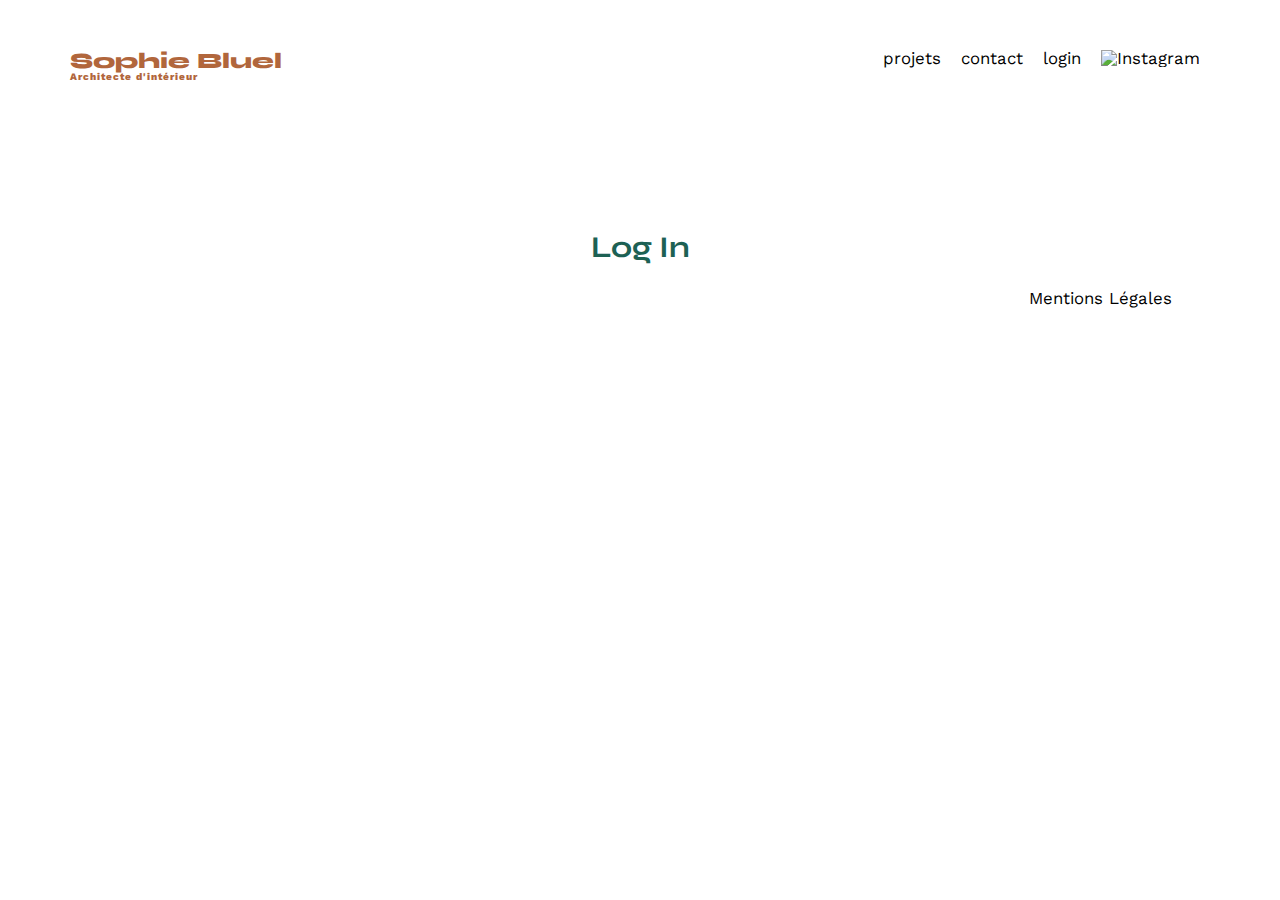
==== FrontEnd/login.html @ e888a5dd "'first commit" ====
<!DOCTYPE html>
<html lang="fr">
<head>
	<meta charset="UTF-8">
	<title>Sophie Bluel - Architecte d'intérieur</title>
	<meta name="viewport" content="width=device-width, initial-scale=1.0">
	<link rel="preconnect" href="https://fonts.googleapis.com">
	<link rel="preconnect" href="https://fonts.gstatic.com" crossorigin>
	<link href="https://fonts.googleapis.com/css2?family=Syne:wght@700;800&family=Work+Sans&display=swap" rel="stylesheet">
	<meta name="description" content="">
	<link rel="stylesheet" href="./assets/style.css">
</head>
<body>
    <header>
	    <h1>Sophie Bluel <span>Architecte d'intérieur</span></h1>
	    <nav>
		    <ul>
			    <li>projets</li>
			    <li>contact</li>
			    <li>login</li>
			    <li><img src="./assets/icons/instagram.png" alt="Instagram"></li>
		    </ul>
	    </nav>
    </header>
    <main>
        <h2 class="title-logIn">Log In</h2>
        
    </main>
    <footer>
	    <nav>
		    <ul>
			    <li>Mentions Légales</li>
		    </ul>
	    </nav>
    </footer>
<script src="./assets/javascript/works.js"></script>
</body>
</html>
---- FrontEnd/assets/style.css ----
/* http://meyerweb.com/eric/tools/css/reset/
   v2.0 | 20110126
   License: none (public domain)
*/

html, body, div, span, applet, object, iframe,
h1, h2, h3, h4, h5, h6, p, blockquote, pre,
a, abbr, acronym, address, big, cite, code,
del, dfn, em, img, ins, kbd, q, s, samp,
small, strike, strong, sub, sup, tt, var,
b, u, i, center,
dl, dt, dd, ol, ul, li,
fieldset, form, label, legend,
table, caption, tbody, tfoot, thead, tr, th, td,
article, aside, canvas, details, embed,
figure, figcaption, footer, header, hgroup,
menu, nav, output, ruby, section, summary,
time, mark, audio, video {
	margin: 0;
	padding: 0;
	border: 0;
	font-size: 100%;
	font: inherit;
	vertical-align: baseline;
}
/* HTML5 display-role reset for older browsers */
article, aside, details, figcaption, figure,
footer, header, hgroup, menu, nav, section {
	display: block;
}
body {
	line-height: 1;
}
ol, ul {
	list-style: none;
}
blockquote, q {
	quotes: none;
}
blockquote:before, blockquote:after,
q:before, q:after {
	content: '';
	content: none;
}
table {
	border-collapse: collapse;
	border-spacing: 0;
}
/** end reset css**/
body {
	max-width: 1140px;
	margin:auto;
	font-family: 'Work Sans' ;
	font-size: 14px;
}
header {
	display: flex;
	justify-content: space-between;
	margin: 50px 0
}
section {
	margin: 50px 0
}

h1{
	display: flex;
	flex-direction: column;
	font-family: 'Syne';
	font-size: 22px;
	font-weight: 800;
	color: #B1663C
}

h1 > span {
	font-family: 'Work Sans';
	font-size:10px;
	letter-spacing: 0.1em;
;
}

h2{
	font-family: 'Syne';
	font-weight: 700;
	font-size: 30px;
	color: #1D6154
}
nav ul {
	display: flex;
	align-items: center;
	list-style-type: none;

}
nav li {
	padding: 0 10px;
	font-size: 1.2em;
}

li:hover {
	color: #B1663C;
}
#introduction {
	display: flex;
	align-items: center;
}
#introduction figure {
	flex: 1
}
#introduction img {
	display: block;
	margin: auto;
	width: 80%;
}

#introduction article {
	flex: 1
}
#introduction h2 {
	margin-bottom: 1em;
}

#introduction p {
	margin-bottom: 0.5em;
}
#portfolio h2 {
	text-align: center;
	margin-bottom: 1em;
}
.gallery {
	width: 100%;
	display: grid;
	grid-template-columns: 1fr 1fr 1fr;
	grid-column-gap: 20px;
	grid-row-gap: 20px;
}

.gallery img {
	width: 100%;

}
#contact {
	width: 50%;
margin: auto;
}
#contact > * {
	text-align: center;

}
#contact h2{
	margin-bottom: 20px;
}
#contact form {
	text-align: left;
	margin-top:30px;
	display: flex;
	flex-direction: column;
}

#contact input {
	height: 50px;
	font-size: 1.2em;
	border: none;
	box-shadow: 0px 4px 14px rgba(0, 0, 0, 0.09);
}
#contact label {
	margin: 2em 0 1em 0;
}
#contact textarea {
	border: none;
	box-shadow: 0px 4px 14px rgba(0, 0, 0, 0.09);
}

input[type="submit"]{
	font-family: 'Syne';
	font-weight: 700;
	color: white;
	background-color: #1D6154;
	margin : 2em auto ;
	width: 180px;
	text-align: center;
	border-radius: 60px ;
}

footer nav ul {
	display: flex;
	justify-content: flex-end;
	margin: 2em
}

/*** Les buttons des categories***/

#categories-filter {
	
	display: inline-flex;
	justify-content: center;
	align-items: center;
	gap: 10px;
	margin-top: 50px;
	margin-bottom: 50px;
}
/** style des bouttons **/
.filter{
	border-radius: 60px;
	align-items: center;
	padding: 9px 16px;
	background-color: #fff;
	border: 1px solid #1D6154;
	color: #1D6154;
	font-family: Syne;
	font-size: 16px;
	flex-shrink:0;
}
.filter.active{
	background: #1D6154;
	color: #fff;
}
/***Page LogIN****/
h2.title-logIn{
text-align: center;
margin-top: 150px;

}
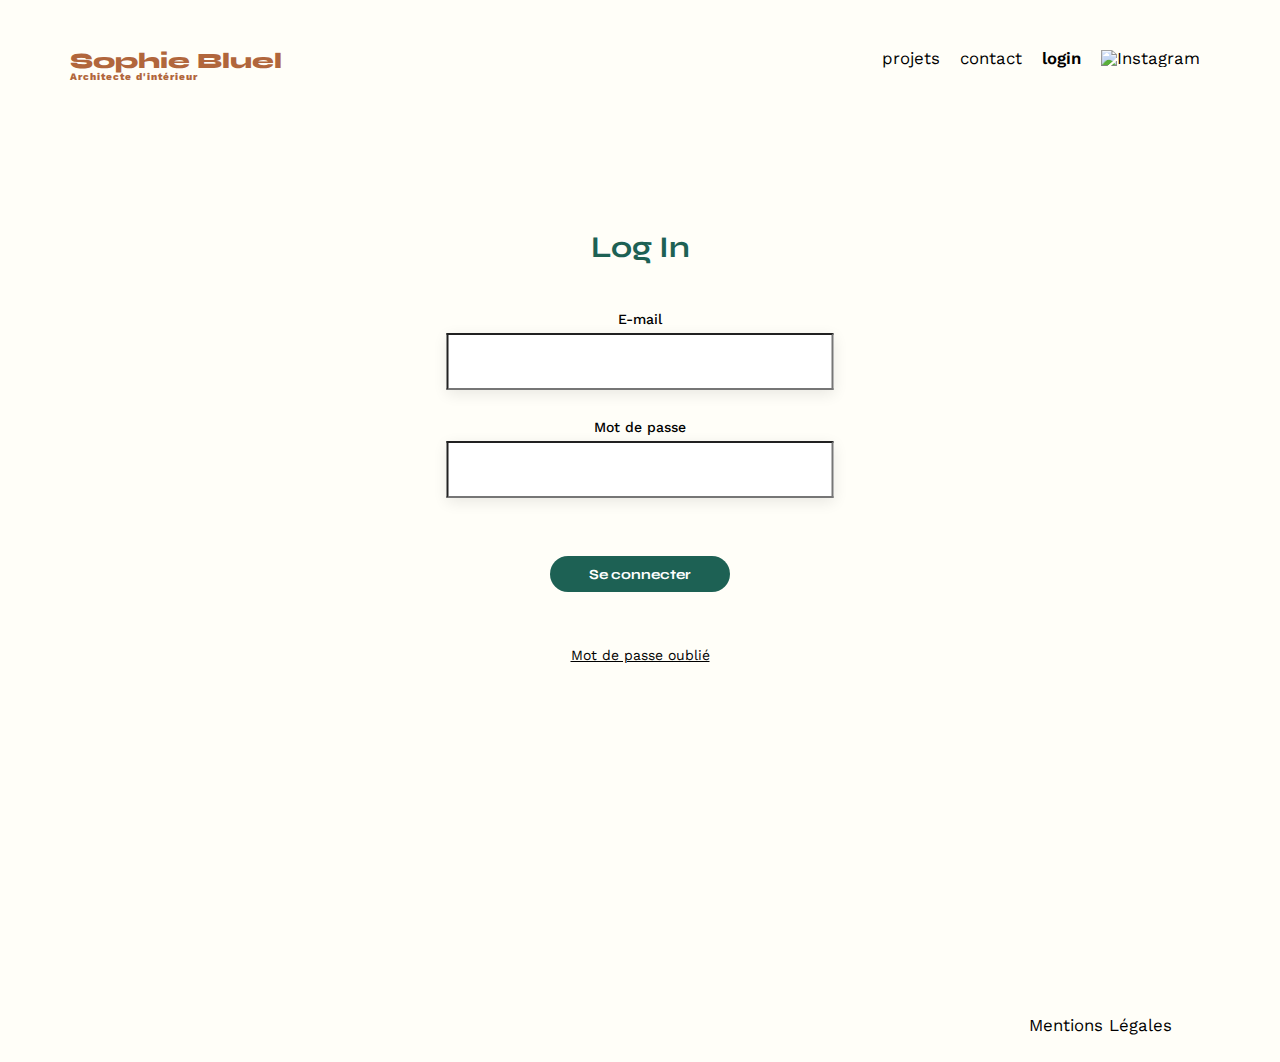
==== commit 51e85e9f: "premier commit" ====
--- a/FrontEnd/login.html
+++ b/FrontEnd/login.html
@@ -9,21 +9,38 @@
 	<link href="https://fonts.googleapis.com/css2?family=Syne:wght@700;800&family=Work+Sans&display=swap" rel="stylesheet">
 	<meta name="description" content="">
 	<link rel="stylesheet" href="./assets/style.css">
+	
 </head>
 <body>
     <header>
-	    <h1>Sophie Bluel <span>Architecte d'intérieur</span></h1>
-	    <nav>
+		<a class="logIn" href="index.html">
+	 	   <h1>Sophie Bluel <span>Architecte d'intérieur</span></h1>
+		</a>   
+		<nav>
 		    <ul>
-			    <li>projets</li>
+			    <li><a href="index.html">projets</a></li>
 			    <li>contact</li>
-			    <li>login</li>
+			    <li><a href="login.html" class="active logBtn">login</a></li>
 			    <li><img src="./assets/icons/instagram.png" alt="Instagram"></li>
 		    </ul>
 	    </nav>
     </header>
+	
     <main>
-        <h2 class="title-logIn">Log In</h2>
+		<h2 class="title-logIn">Log In</h2> 
+		<section id="connexion">
+			<form id="logIn" >
+				<label for="email">E-mail</label>
+				<input type="email" name="email" id="email">
+				<label for="password">Mot de passe</label>
+				<input type="password" name="password" id="password">
+				<input type="submit" value="Se connecter" id="logInBtn">
+				<p id="error-message">Email ou mot de passe incorrect.</p>
+			</form>
+
+				<p class="ErrorLogIn">Mot de passe oublié</p>
+		</section>
+    
         
     </main>
     <footer>
@@ -33,6 +50,7 @@
 		    </ul>
 	    </nav>
     </footer>
-<script src="./assets/javascript/works.js"></script>
+<script src="./assets/javascript/users.js"></script>	
+<script src="./assets/javascript/login.js"></script>
 </body>
 </html>--- a/FrontEnd/assets/style.css
+++ b/FrontEnd/assets/style.css
@@ -131,6 +131,7 @@
 	grid-template-columns: 1fr 1fr 1fr;
 	grid-column-gap: 20px;
 	grid-row-gap: 20px;
+	padding-top: 30px;
 }
 
 .gallery img {
@@ -189,18 +190,15 @@
 /*** Les buttons des categories***/
 
 #categories-filter {
-	
-	display: inline-flex;
-	justify-content: center;
-	align-items: center;
-	gap: 10px;
-	margin-top: 50px;
-	margin-bottom: 50px;
+	text-align: center;
+	margin-top: 35px;
+	margin-bottom: 35px;
 }
 /** style des bouttons **/
 .filter{
 	border-radius: 60px;
 	align-items: center;
+	margin-left: 20px;
 	padding: 9px 16px;
 	background-color: #fff;
 	border: 1px solid #1D6154;
@@ -213,9 +211,114 @@
 	background: #1D6154;
 	color: #fff;
 }
+/*** Homepage_Edition****/
+#homepageEdit{
+	color: #FFF;
+	background: #000;
+	margin: 0;
+	padding: 20px 0;
+}
+.Icon-Edit{
+	display: flex;
+	flex-direction: row;
+	justify-content: center;
+	gap: 12px;
+}
+i.fa-regular{
+	color: #FFF;
+	font-size: 15px;
+}
+.Edit{
+	font-size: 16px;
+	font-weight: 400;
+}
 /***Page LogIN****/
 h2.title-logIn{
 text-align: center;
 margin-top: 150px;
 
 }
+#connexion{
+	display: block;
+	text-align: center;
+}
+#logIn{
+	display: flex;
+	flex-direction: column;
+}
+#connexion label{
+	font-family: "work sans";
+	font-size: 14px;
+	font-weight: 500;
+	margin-bottom: 7px;
+}
+input#email, input#password{
+	margin-left: 50%;
+	transform: translateX(-50%); 
+	margin-bottom:30px;
+	width: 379px;
+	height: 51px;
+	background: #FFF;
+	box-shadow: 0px 4px 14px 0px rgba(0, 0, 0, 0.09)
+}
+
+p.ErrorLogIn {
+	margin: 50px;
+	text-align: center;
+	margin-top: 28px;
+	margin-bottom: 355px;
+	text-decoration: underline;
+}
+input [type="submit"],[value="Se connecter"]{
+	
+	border: none;
+	height: 36px;
+	font-size: 14px;
+} 
+a{
+	text-decoration: none;
+	color: #000;
+}
+a.active{
+	color: #000;
+	font-weight: 600;
+}
+nav li a:hover {
+ color:#B1663C;
+}	
+nav img{
+	width: 22px;
+	height: 22px;
+}
+#error-message{
+	color: red; 
+	display: none;
+}
+
+body{
+	background: #FFFEF8;
+}
+/** Page si utilisateur est connecté**/
+#portfolio .Icon-Edit{
+display: flex;
+flex-direction: row;
+gap:12px;
+margin-top: 100px;
+
+}
+
+#portfolio .Edit{
+	padding-top: 8px;
+	font-size: 14px;
+}
+#portfolio i.fa-regular{
+	color: #000;
+	font-size: 15px;
+	padding-top: 7px;
+	margin-left: 20px;
+}
+#portfolio a{
+	display: flex;
+	flex-direction: row;
+	gap:10px;
+} 